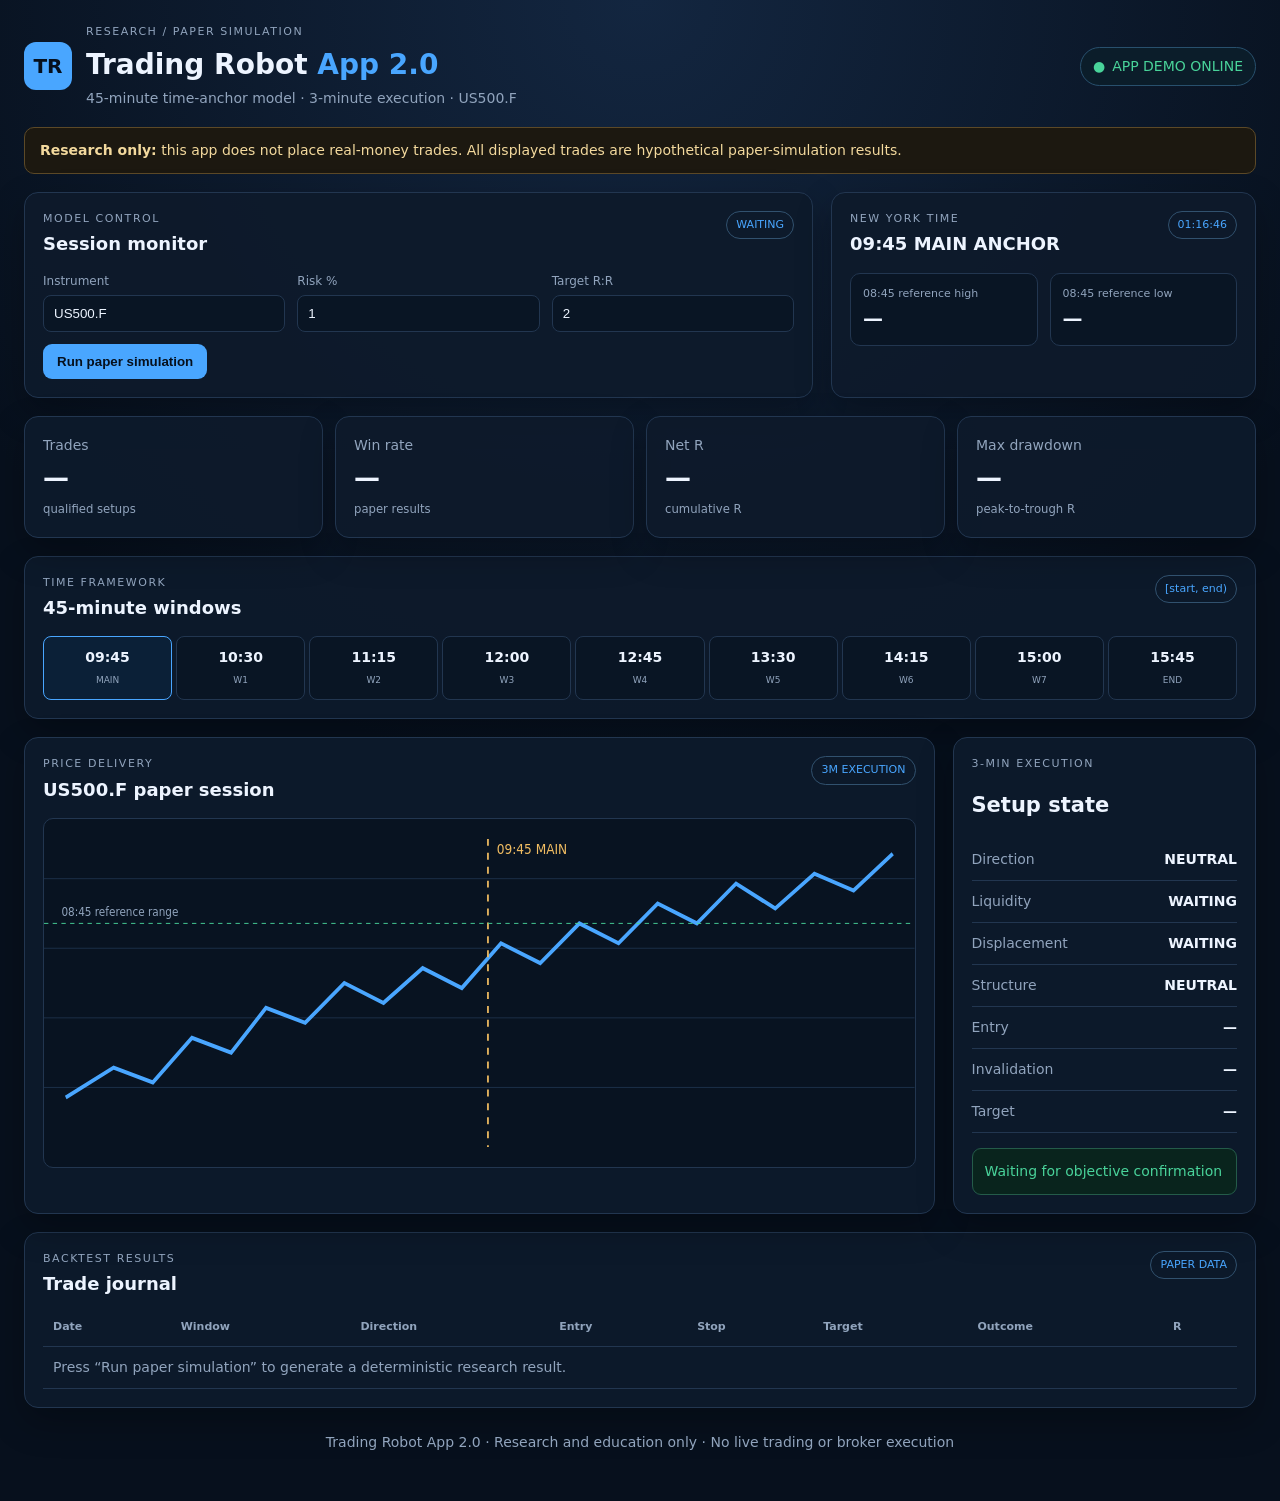
==== docs/index.html @ e3c60c60 "Add deployable Trading Robot App 2.0 web demo" ====
<!doctype html>
<html lang="en">
<head>
<meta charset="utf-8"><meta name="viewport" content="width=device-width,initial-scale=1">
<meta name="description" content="Trading Robot App 2.0 — 45-minute time-anchor paper simulation dashboard">
<title>Trading Robot App 2.0</title>
<style>
:root{--bg:#07101d;--panel:#0d1a2b;--panel2:#111f32;--line:#223650;--text:#edf4ff;--muted:#91a4bd;--accent:#49a6ff;--good:#49d39a;--warn:#f1bd62;--bad:#ff6f7d}*{box-sizing:border-box}body{margin:0;background:radial-gradient(circle at top,#132640 0,#07101d 48%);color:var(--text);font:14px/1.5 system-ui,-apple-system,Segoe UI,sans-serif}.wrap{max-width:1400px;margin:auto;padding:24px}.top{display:flex;justify-content:space-between;gap:20px;align-items:center;margin-bottom:18px}.brand{display:flex;gap:14px;align-items:center}.logo{width:48px;height:48px;border-radius:12px;background:var(--accent);display:grid;place-items:center;color:#06101d;font-weight:900;font-size:20px}.eyebrow{font-size:11px;letter-spacing:.14em;color:var(--muted);margin:0 0 3px}.h1{font-size:28px;font-weight:800;margin:0}.h1 span{color:var(--accent)}.sub{color:var(--muted);margin:2px 0 0}.online{padding:8px 12px;border:1px solid #28506d;border-radius:999px;color:var(--good);background:#0b1d2a}.online:before{content:'●';margin-right:7px}.warning{padding:12px 15px;border:1px solid #5c4927;background:#1c1810;color:#f3d99d;border-radius:10px;margin-bottom:18px}.grid{display:grid;grid-template-columns:1.3fr .7fr;gap:18px}.panel{background:rgba(13,26,43,.94);border:1px solid var(--line);border-radius:14px;padding:18px;box-shadow:0 14px 35px #0004}.title{display:flex;justify-content:space-between;align-items:start;gap:12px}.title h2{margin:0;font-size:18px}.badge{border:1px solid #31516e;border-radius:999px;padding:5px 9px;font-size:11px;color:var(--accent)}.controls{display:grid;grid-template-columns:repeat(3,1fr);gap:12px;margin-top:15px}.field label{display:block;color:var(--muted);font-size:12px;margin-bottom:5px}.field input{width:100%;padding:10px;background:#091524;color:var(--text);border:1px solid var(--line);border-radius:8px}.btn{border:0;border-radius:9px;background:var(--accent);color:#06101d;font-weight:800;padding:10px 14px;cursor:pointer}.btn:hover{filter:brightness(1.08)}.anchor{display:grid;grid-template-columns:1fr 1fr;gap:12px;margin-top:16px}.level{background:#091524;border:1px solid var(--line);border-radius:10px;padding:12px}.level span{display:block;color:var(--muted);font-size:11px}.level b{font-size:20px}.stats{display:grid;grid-template-columns:repeat(4,1fr);gap:12px;margin:18px 0}.stat span,.stat small{display:block;color:var(--muted)}.stat strong{font-size:26px;display:block;margin:3px 0}.timeline{display:grid;grid-template-columns:repeat(9,1fr);gap:4px;margin-top:15px}.tick{padding:10px 5px;text-align:center;background:#091524;border:1px solid var(--line);border-radius:8px}.tick.main{border-color:var(--accent);background:#0b2037}.tick b{display:block}.tick span{font-size:9px;color:var(--muted)}.chart{height:350px;margin-top:15px;border:1px solid var(--line);border-radius:10px;background:#081321;overflow:hidden}.chart svg{width:100%;height:100%}.dash{margin-top:18px}.two{display:grid;grid-template-columns:1.5fr .5fr;gap:18px}.state{display:flex;justify-content:space-between;border-bottom:1px solid var(--line);padding:10px 0}.state:last-child{border:0}.state span{color:var(--muted)}.qualified{margin-top:15px;padding:12px;border-radius:9px;background:#09241d;color:var(--good);border:1px solid #245b49}.table{overflow:auto;margin-top:12px}.table table{width:100%;border-collapse:collapse}.table th,.table td{text-align:left;padding:10px;border-bottom:1px solid var(--line);white-space:nowrap}.table th{font-size:11px;color:var(--muted)}.empty{text-align:center;color:var(--muted);padding:22px}.footer{text-align:center;color:var(--muted);padding:24px}.hidden{display:none}@media(max-width:900px){.grid,.two{grid-template-columns:1fr}.stats{grid-template-columns:repeat(2,1fr)}.timeline{grid-template-columns:repeat(3,1fr)}.controls{grid-template-columns:1fr}}
</style>
</head>
<body><div class="wrap">
<header class="top"><div class="brand"><div class="logo">TR</div><div><p class="eyebrow">RESEARCH / PAPER SIMULATION</p><div class="h1">Trading Robot <span>App 2.0</span></div><p class="sub">45-minute time-anchor model · 3-minute execution · US500.F</p></div></div><div class="online">APP DEMO ONLINE</div></header>
<div class="warning"><b>Research only:</b> this app does not place real-money trades. All displayed trades are hypothetical paper-simulation results.</div>
<div class="grid"><section class="panel"><div class="title"><div><p class="eyebrow">MODEL CONTROL</p><h2>Session monitor</h2></div><span class="badge" id="model">WAITING</span></div><div class="controls"><div class="field"><label>Instrument</label><input value="US500.F" id="symbol"></div><div class="field"><label>Risk %</label><input type="number" value="1" min="0.1" max="2" step="0.1" id="risk"></div><div class="field"><label>Target R:R</label><input type="number" value="2" min="0.5" max="10" step="0.5" id="rr"></div></div><button class="btn" id="run" style="margin-top:12px">Run paper simulation</button></section>
<section class="panel"><div class="title"><div><p class="eyebrow">NEW YORK TIME</p><h2>09:45 MAIN ANCHOR</h2></div><span class="badge" id="clock">--:--:--</span></div><div class="anchor"><div class="level"><span>08:45 reference high</span><b id="ah">—</b></div><div class="level"><span>08:45 reference low</span><b id="al">—</b></div></div></section></div>
<section class="stats"><div class="panel stat"><span>Trades</span><strong id="trades">—</strong><small>qualified setups</small></div><div class="panel stat"><span>Win rate</span><strong id="win">—</strong><small>paper results</small></div><div class="panel stat"><span>Net R</span><strong id="net">—</strong><small>cumulative R</small></div><div class="panel stat"><span>Max drawdown</span><strong id="dd">—</strong><small>peak-to-trough R</small></div></section>
<section class="panel"><div class="title"><div><p class="eyebrow">TIME FRAMEWORK</p><h2>45-minute windows</h2></div><span class="badge">[start, end)</span></div><div class="timeline"><div class="tick main"><b>09:45</b><span>MAIN</span></div><div class="tick"><b>10:30</b><span>W1</span></div><div class="tick"><b>11:15</b><span>W2</span></div><div class="tick"><b>12:00</b><span>W3</span></div><div class="tick"><b>12:45</b><span>W4</span></div><div class="tick"><b>13:30</b><span>W5</span></div><div class="tick"><b>14:15</b><span>W6</span></div><div class="tick"><b>15:00</b><span>W7</span></div><div class="tick"><b>15:45</b><span>END</span></div></div></section>
<div class="two dash"><section class="panel"><div class="title"><div><p class="eyebrow">PRICE DELIVERY</p><h2>US500.F paper session</h2></div><span class="badge">3M EXECUTION</span></div><div class="chart"><svg viewBox="0 0 1000 350" preserveAspectRatio="none"><g stroke="#1c314a" stroke-width="1"><path d="M0 60H1000M0 130H1000M0 200H1000M0 270H1000"/></g><path d="M25 280 L80 250 L125 265 L170 220 L215 235 L255 190 L300 205 L345 165 L390 185 L435 150 L480 170 L525 125 L570 145 L615 105 L660 125 L705 85 L750 105 L795 65 L840 90 L885 55 L930 72 L975 35" fill="none" stroke="#49a6ff" stroke-width="4"/><path d="M510 20V330" stroke="#f1bd62" stroke-width="2" stroke-dasharray="7 7"/><text x="520" y="35" fill="#f1bd62" font-size="14">09:45 MAIN</text><path d="M0 105H1000" stroke="#49d39a" stroke-width="1" stroke-dasharray="5 5"/><text x="20" y="98" fill="#91a4bd" font-size="12">08:45 reference range</text></svg></div></section>
<section class="panel"><p class="eyebrow">3-MIN EXECUTION</p><h2>Setup state</h2><div class="state"><span>Direction</span><b id="direction">NEUTRAL</b></div><div class="state"><span>Liquidity</span><b id="liq">WAITING</b></div><div class="state"><span>Displacement</span><b id="disp">WAITING</b></div><div class="state"><span>Structure</span><b id="struct">NEUTRAL</b></div><div class="state"><span>Entry</span><b id="entry">—</b></div><div class="state"><span>Invalidation</span><b id="stop">—</b></div><div class="state"><span>Target</span><b id="target">—</b></div><div class="qualified" id="qual">Waiting for objective confirmation</div></section></div>
<section class="panel dash"><div class="title"><div><p class="eyebrow">BACKTEST RESULTS</p><h2>Trade journal</h2></div><span class="badge">PAPER DATA</span></div><div class="table"><table><thead><tr><th>Date</th><th>Window</th><th>Direction</th><th>Entry</th><th>Stop</th><th>Target</th><th>Outcome</th><th>R</th></tr></thead><tbody id="body"><tr><td colspan="8" class="empty">Press “Run paper simulation” to generate a deterministic research result.</td></tr></tbody></table></div></section>
<footer class="footer">Trading Robot App 2.0 · Research and education only · No live trading or broker execution</footer>
</div>
<script>
const $=id=>document.getElementById(id);const price=()=>Number((7700+Math.sin(Date.now()/7000)*35).toFixed(2));
function clock(){ $('clock').textContent=new Intl.DateTimeFormat('en-US',{timeZone:'America/New_York',hour:'2-digit',minute:'2-digit',second:'2-digit',hour12:false}).format(new Date())}setInterval(clock,1000);clock();
$('run').onclick=()=>{const rr=Number($('rr').value)||2;$('model').textContent='RUNNING';$('run').disabled=true;setTimeout(()=>{const entry=7720.25,stop=7708.25,target=entry+(entry-stop)*rr; $('ah').textContent='7,725.50';$('al').textContent='7,696.00';$('direction').textContent='BULLISH';$('liq').textContent='SELL-SIDE SWEPT';$('disp').textContent='CONFIRMED';$('struct').textContent='BULLISH';$('entry').textContent=entry.toFixed(2);$('stop').textContent=stop.toFixed(2);$('target').textContent=target.toFixed(2);$('qual').textContent='QUALIFIED · paper setup';$('trades').textContent='1';$('win').textContent='100.00%';$('net').textContent=rr.toFixed(2)+'R';$('dd').textContent='0.00R';$('body').innerHTML='<tr><td>2026-09-02</td><td>09:45 → 10:30</td><td>BULLISH</td><td>'+entry.toFixed(2)+'</td><td>'+stop.toFixed(2)+'</td><td>'+target.toFixed(2)+'</td><td>WIN</td><td>'+rr.toFixed(2)+'R</td></tr>';$('model').textContent='READY';$('run').disabled=false},450)};
</script></body></html>
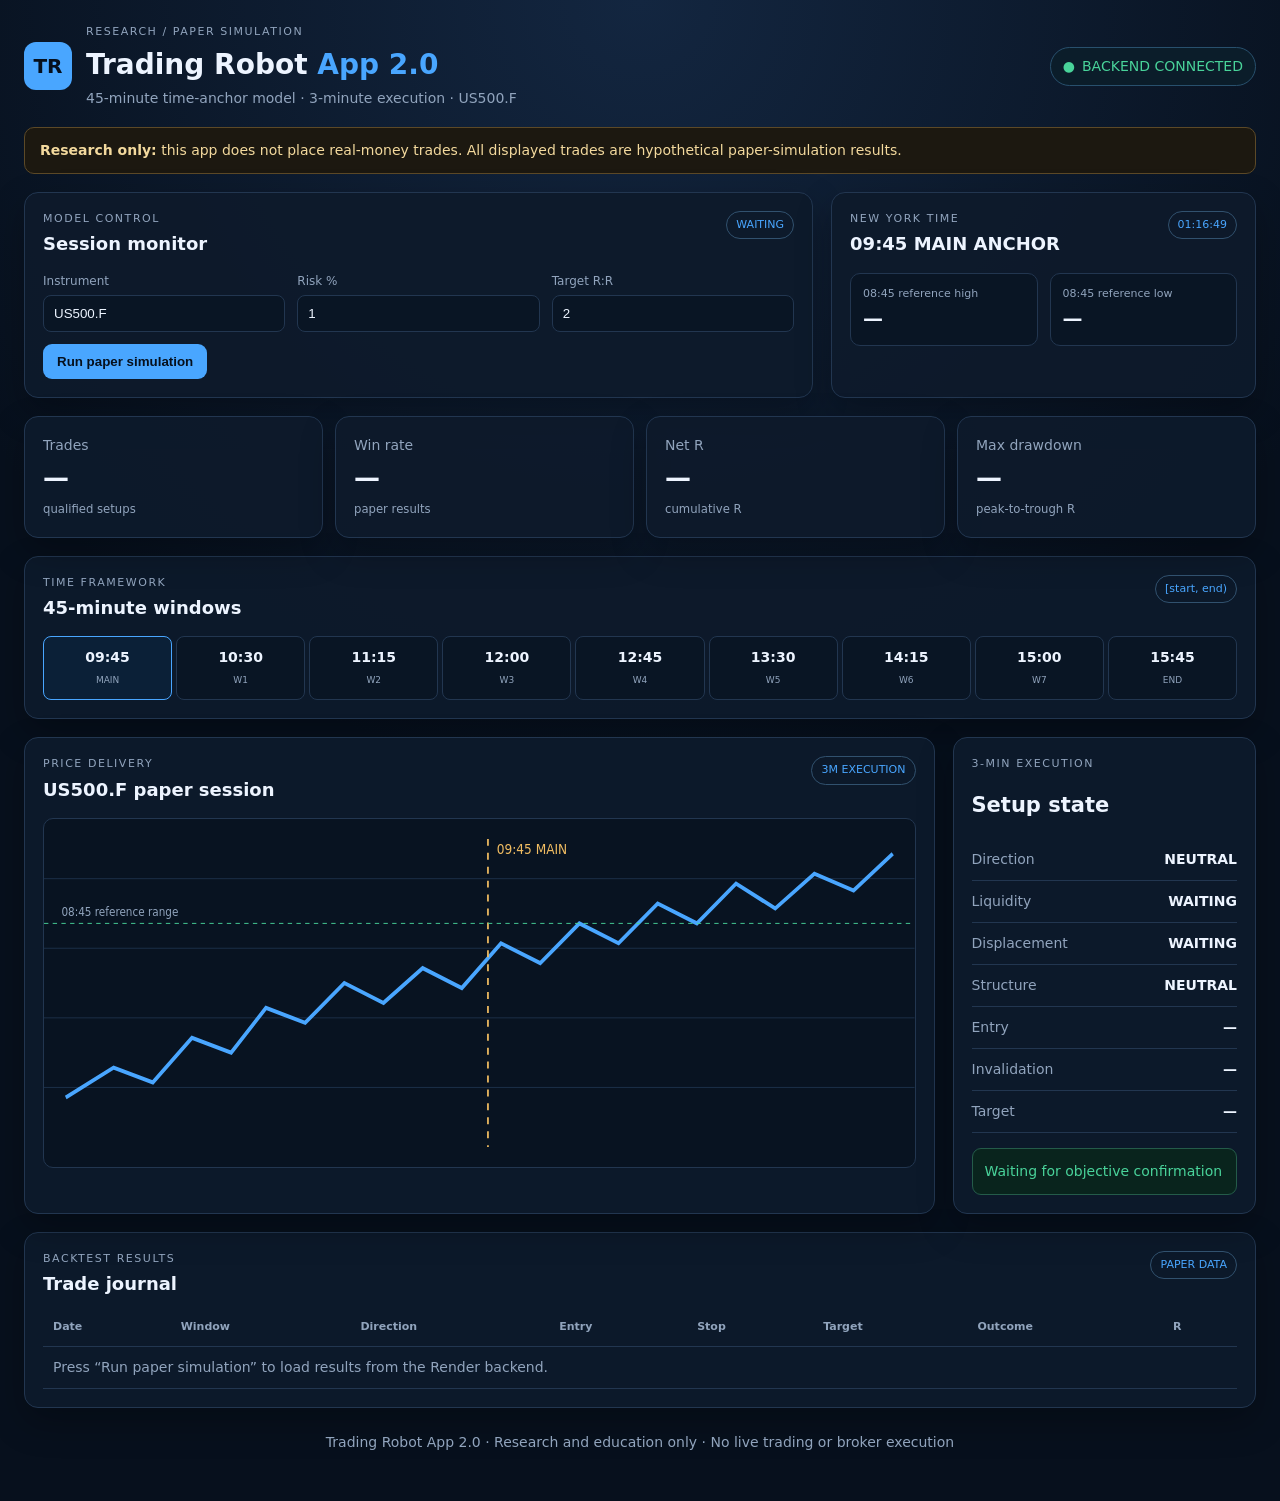
==== commit b34b71c8: "Connect Pages dashboard to live Render backend" ====
--- a/docs/index.html
+++ b/docs/index.html
@@ -5,11 +5,11 @@
 <meta name="description" content="Trading Robot App 2.0 — 45-minute time-anchor paper simulation dashboard">
 <title>Trading Robot App 2.0</title>
 <style>
-:root{--bg:#07101d;--panel:#0d1a2b;--panel2:#111f32;--line:#223650;--text:#edf4ff;--muted:#91a4bd;--accent:#49a6ff;--good:#49d39a;--warn:#f1bd62;--bad:#ff6f7d}*{box-sizing:border-box}body{margin:0;background:radial-gradient(circle at top,#132640 0,#07101d 48%);color:var(--text);font:14px/1.5 system-ui,-apple-system,Segoe UI,sans-serif}.wrap{max-width:1400px;margin:auto;padding:24px}.top{display:flex;justify-content:space-between;gap:20px;align-items:center;margin-bottom:18px}.brand{display:flex;gap:14px;align-items:center}.logo{width:48px;height:48px;border-radius:12px;background:var(--accent);display:grid;place-items:center;color:#06101d;font-weight:900;font-size:20px}.eyebrow{font-size:11px;letter-spacing:.14em;color:var(--muted);margin:0 0 3px}.h1{font-size:28px;font-weight:800;margin:0}.h1 span{color:var(--accent)}.sub{color:var(--muted);margin:2px 0 0}.online{padding:8px 12px;border:1px solid #28506d;border-radius:999px;color:var(--good);background:#0b1d2a}.online:before{content:'●';margin-right:7px}.warning{padding:12px 15px;border:1px solid #5c4927;background:#1c1810;color:#f3d99d;border-radius:10px;margin-bottom:18px}.grid{display:grid;grid-template-columns:1.3fr .7fr;gap:18px}.panel{background:rgba(13,26,43,.94);border:1px solid var(--line);border-radius:14px;padding:18px;box-shadow:0 14px 35px #0004}.title{display:flex;justify-content:space-between;align-items:start;gap:12px}.title h2{margin:0;font-size:18px}.badge{border:1px solid #31516e;border-radius:999px;padding:5px 9px;font-size:11px;color:var(--accent)}.controls{display:grid;grid-template-columns:repeat(3,1fr);gap:12px;margin-top:15px}.field label{display:block;color:var(--muted);font-size:12px;margin-bottom:5px}.field input{width:100%;padding:10px;background:#091524;color:var(--text);border:1px solid var(--line);border-radius:8px}.btn{border:0;border-radius:9px;background:var(--accent);color:#06101d;font-weight:800;padding:10px 14px;cursor:pointer}.btn:hover{filter:brightness(1.08)}.anchor{display:grid;grid-template-columns:1fr 1fr;gap:12px;margin-top:16px}.level{background:#091524;border:1px solid var(--line);border-radius:10px;padding:12px}.level span{display:block;color:var(--muted);font-size:11px}.level b{font-size:20px}.stats{display:grid;grid-template-columns:repeat(4,1fr);gap:12px;margin:18px 0}.stat span,.stat small{display:block;color:var(--muted)}.stat strong{font-size:26px;display:block;margin:3px 0}.timeline{display:grid;grid-template-columns:repeat(9,1fr);gap:4px;margin-top:15px}.tick{padding:10px 5px;text-align:center;background:#091524;border:1px solid var(--line);border-radius:8px}.tick.main{border-color:var(--accent);background:#0b2037}.tick b{display:block}.tick span{font-size:9px;color:var(--muted)}.chart{height:350px;margin-top:15px;border:1px solid var(--line);border-radius:10px;background:#081321;overflow:hidden}.chart svg{width:100%;height:100%}.dash{margin-top:18px}.two{display:grid;grid-template-columns:1.5fr .5fr;gap:18px}.state{display:flex;justify-content:space-between;border-bottom:1px solid var(--line);padding:10px 0}.state:last-child{border:0}.state span{color:var(--muted)}.qualified{margin-top:15px;padding:12px;border-radius:9px;background:#09241d;color:var(--good);border:1px solid #245b49}.table{overflow:auto;margin-top:12px}.table table{width:100%;border-collapse:collapse}.table th,.table td{text-align:left;padding:10px;border-bottom:1px solid var(--line);white-space:nowrap}.table th{font-size:11px;color:var(--muted)}.empty{text-align:center;color:var(--muted);padding:22px}.footer{text-align:center;color:var(--muted);padding:24px}.hidden{display:none}@media(max-width:900px){.grid,.two{grid-template-columns:1fr}.stats{grid-template-columns:repeat(2,1fr)}.timeline{grid-template-columns:repeat(3,1fr)}.controls{grid-template-columns:1fr}}
+:root{--bg:#07101d;--panel:#0d1a2b;--panel2:#111f32;--line:#223650;--text:#edf4ff;--muted:#91a4bd;--accent:#49a6ff;--good:#49d39a;--warn:#f1bd62;--bad:#ff6f7d}*{box-sizing:border-box}body{margin:0;background:radial-gradient(circle at top,#132640 0,#07101d 48%);color:var(--text);font:14px/1.5 system-ui,-apple-system,Segoe UI,sans-serif}.wrap{max-width:1400px;margin:auto;padding:24px}.top{display:flex;justify-content:space-between;gap:20px;align-items:center;margin-bottom:18px}.brand{display:flex;gap:14px;align-items:center}.logo{width:48px;height:48px;border-radius:12px;background:var(--accent);display:grid;place-items:center;color:#06101d;font-weight:900;font-size:20px}.eyebrow{font-size:11px;letter-spacing:.14em;color:var(--muted);margin:0 0 3px}.h1{font-size:28px;font-weight:800;margin:0}.h1 span{color:var(--accent)}.sub{color:var(--muted);margin:2px 0 0}.online{padding:8px 12px;border:1px solid #28506d;border-radius:999px;color:var(--good);background:#0b1d2a}.online:before{content:'●';margin-right:7px}.warning{padding:12px 15px;border:1px solid #5c4927;background:#1c1810;color:#f3d99d;border-radius:10px;margin-bottom:18px}.grid{display:grid;grid-template-columns:1.3fr .7fr;gap:18px}.panel{background:rgba(13,26,43,.94);border:1px solid var(--line);border-radius:14px;padding:18px;box-shadow:0 14px 35px #0004}.title{display:flex;justify-content:space-between;align-items:start;gap:12px}.title h2{margin:0;font-size:18px}.badge{border:1px solid #31516e;border-radius:999px;padding:5px 9px;font-size:11px;color:var(--accent)}.controls{display:grid;grid-template-columns:repeat(3,1fr);gap:12px;margin-top:15px}.field label{display:block;color:var(--muted);font-size:12px;margin-bottom:5px}.field input{width:100%;padding:10px;background:#091524;color:var(--text);border:1px solid var(--line);border-radius:8px}.btn{border:0;border-radius:9px;background:var(--accent);color:#06101d;font-weight:800;padding:10px 14px;cursor:pointer}.btn:hover{filter:brightness(1.08)}.anchor{display:grid;grid-template-columns:1fr 1fr;gap:12px;margin-top:16px}.level{background:#091524;border:1px solid var(--line);border-radius:10px;padding:12px}.level span{display:block;color:var(--muted);font-size:11px}.level b{font-size:20px}.stats{display:grid;grid-template-columns:repeat(4,1fr);gap:12px;margin:18px 0}.stat span,.stat small{display:block;color:var(--muted)}.stat strong{font-size:26px;display:block;margin:3px 0}.timeline{display:grid;grid-template-columns:repeat(9,1fr);gap:4px;margin-top:15px}.tick{padding:10px 5px;text-align:center;background:#091524;border:1px solid var(--line);border-radius:8px}.tick.main{border-color:var(--accent);background:#0b2037}.tick b{display:block}.tick span{font-size:9px;color:var(--muted)}.chart{height:350px;margin-top:15px;border:1px solid var(--line);border-radius:10px;background:#081321;overflow:hidden}.chart svg{width:100%;height:100%}.dash{margin-top:18px}.two{display:grid;grid-template-columns:1.5fr .5fr;gap:18px}.state{display:flex;justify-content:space-between;border-bottom:1px solid var(--line);padding:10px 0}.state:last-child{border:0}.state span{color:var(--muted)}.qualified{margin-top:15px;padding:12px;border-radius:9px;background:#09241d;color:var(--good);border:1px solid #245b49}.table{overflow:auto;margin-top:12px}.table table{width:100%;border-collapse:collapse}.table th,.table td{text-align:left;padding:10px;border-bottom:1px solid var(--line);white-space:nowrap}.table th{font-size:11px;color:var(--muted)}.empty{text-align:center;color:var(--muted);padding:22px}.footer{text-align:center;color:var(--muted);padding:24px}@media(max-width:900px){.grid,.two{grid-template-columns:1fr}.stats{grid-template-columns:repeat(2,1fr)}.timeline{grid-template-columns:repeat(3,1fr)}.controls{grid-template-columns:1fr}}
 </style>
 </head>
 <body><div class="wrap">
-<header class="top"><div class="brand"><div class="logo">TR</div><div><p class="eyebrow">RESEARCH / PAPER SIMULATION</p><div class="h1">Trading Robot <span>App 2.0</span></div><p class="sub">45-minute time-anchor model · 3-minute execution · US500.F</p></div></div><div class="online">APP DEMO ONLINE</div></header>
+<header class="top"><div class="brand"><div class="logo">TR</div><div><p class="eyebrow">RESEARCH / PAPER SIMULATION</p><div class="h1">Trading Robot <span>App 2.0</span></div><p class="sub">45-minute time-anchor model · 3-minute execution · US500.F</p></div></div><div class="online">BACKEND CONNECTED</div></header>
 <div class="warning"><b>Research only:</b> this app does not place real-money trades. All displayed trades are hypothetical paper-simulation results.</div>
 <div class="grid"><section class="panel"><div class="title"><div><p class="eyebrow">MODEL CONTROL</p><h2>Session monitor</h2></div><span class="badge" id="model">WAITING</span></div><div class="controls"><div class="field"><label>Instrument</label><input value="US500.F" id="symbol"></div><div class="field"><label>Risk %</label><input type="number" value="1" min="0.1" max="2" step="0.1" id="risk"></div><div class="field"><label>Target R:R</label><input type="number" value="2" min="0.5" max="10" step="0.5" id="rr"></div></div><button class="btn" id="run" style="margin-top:12px">Run paper simulation</button></section>
 <section class="panel"><div class="title"><div><p class="eyebrow">NEW YORK TIME</p><h2>09:45 MAIN ANCHOR</h2></div><span class="badge" id="clock">--:--:--</span></div><div class="anchor"><div class="level"><span>08:45 reference high</span><b id="ah">—</b></div><div class="level"><span>08:45 reference low</span><b id="al">—</b></div></div></section></div>
@@ -17,11 +17,8 @@
 <section class="panel"><div class="title"><div><p class="eyebrow">TIME FRAMEWORK</p><h2>45-minute windows</h2></div><span class="badge">[start, end)</span></div><div class="timeline"><div class="tick main"><b>09:45</b><span>MAIN</span></div><div class="tick"><b>10:30</b><span>W1</span></div><div class="tick"><b>11:15</b><span>W2</span></div><div class="tick"><b>12:00</b><span>W3</span></div><div class="tick"><b>12:45</b><span>W4</span></div><div class="tick"><b>13:30</b><span>W5</span></div><div class="tick"><b>14:15</b><span>W6</span></div><div class="tick"><b>15:00</b><span>W7</span></div><div class="tick"><b>15:45</b><span>END</span></div></div></section>
 <div class="two dash"><section class="panel"><div class="title"><div><p class="eyebrow">PRICE DELIVERY</p><h2>US500.F paper session</h2></div><span class="badge">3M EXECUTION</span></div><div class="chart"><svg viewBox="0 0 1000 350" preserveAspectRatio="none"><g stroke="#1c314a" stroke-width="1"><path d="M0 60H1000M0 130H1000M0 200H1000M0 270H1000"/></g><path d="M25 280 L80 250 L125 265 L170 220 L215 235 L255 190 L300 205 L345 165 L390 185 L435 150 L480 170 L525 125 L570 145 L615 105 L660 125 L705 85 L750 105 L795 65 L840 90 L885 55 L930 72 L975 35" fill="none" stroke="#49a6ff" stroke-width="4"/><path d="M510 20V330" stroke="#f1bd62" stroke-width="2" stroke-dasharray="7 7"/><text x="520" y="35" fill="#f1bd62" font-size="14">09:45 MAIN</text><path d="M0 105H1000" stroke="#49d39a" stroke-width="1" stroke-dasharray="5 5"/><text x="20" y="98" fill="#91a4bd" font-size="12">08:45 reference range</text></svg></div></section>
 <section class="panel"><p class="eyebrow">3-MIN EXECUTION</p><h2>Setup state</h2><div class="state"><span>Direction</span><b id="direction">NEUTRAL</b></div><div class="state"><span>Liquidity</span><b id="liq">WAITING</b></div><div class="state"><span>Displacement</span><b id="disp">WAITING</b></div><div class="state"><span>Structure</span><b id="struct">NEUTRAL</b></div><div class="state"><span>Entry</span><b id="entry">—</b></div><div class="state"><span>Invalidation</span><b id="stop">—</b></div><div class="state"><span>Target</span><b id="target">—</b></div><div class="qualified" id="qual">Waiting for objective confirmation</div></section></div>
-<section class="panel dash"><div class="title"><div><p class="eyebrow">BACKTEST RESULTS</p><h2>Trade journal</h2></div><span class="badge">PAPER DATA</span></div><div class="table"><table><thead><tr><th>Date</th><th>Window</th><th>Direction</th><th>Entry</th><th>Stop</th><th>Target</th><th>Outcome</th><th>R</th></tr></thead><tbody id="body"><tr><td colspan="8" class="empty">Press “Run paper simulation” to generate a deterministic research result.</td></tr></tbody></table></div></section>
+<section class="panel dash"><div class="title"><div><p class="eyebrow">BACKTEST RESULTS</p><h2>Trade journal</h2></div><span class="badge">PAPER DATA</span></div><div class="table"><table><thead><tr><th>Date</th><th>Window</th><th>Direction</th><th>Entry</th><th>Stop</th><th>Target</th><th>Outcome</th><th>R</th></tr></thead><tbody id="body"><tr><td colspan="8" class="empty">Press “Run paper simulation” to load results from the Render backend.</td></tr></tbody></table></div></section>
 <footer class="footer">Trading Robot App 2.0 · Research and education only · No live trading or broker execution</footer>
 </div>
-<script>
-const $=id=>document.getElementById(id);const price=()=>Number((7700+Math.sin(Date.now()/7000)*35).toFixed(2));
-function clock(){ $('clock').textContent=new Intl.DateTimeFormat('en-US',{timeZone:'America/New_York',hour:'2-digit',minute:'2-digit',second:'2-digit',hour12:false}).format(new Date())}setInterval(clock,1000);clock();
-$('run').onclick=()=>{const rr=Number($('rr').value)||2;$('model').textContent='RUNNING';$('run').disabled=true;setTimeout(()=>{const entry=7720.25,stop=7708.25,target=entry+(entry-stop)*rr; $('ah').textContent='7,725.50';$('al').textContent='7,696.00';$('direction').textContent='BULLISH';$('liq').textContent='SELL-SIDE SWEPT';$('disp').textContent='CONFIRMED';$('struct').textContent='BULLISH';$('entry').textContent=entry.toFixed(2);$('stop').textContent=stop.toFixed(2);$('target').textContent=target.toFixed(2);$('qual').textContent='QUALIFIED · paper setup';$('trades').textContent='1';$('win').textContent='100.00%';$('net').textContent=rr.toFixed(2)+'R';$('dd').textContent='0.00R';$('body').innerHTML='<tr><td>2026-09-02</td><td>09:45 → 10:30</td><td>BULLISH</td><td>'+entry.toFixed(2)+'</td><td>'+stop.toFixed(2)+'</td><td>'+target.toFixed(2)+'</td><td>WIN</td><td>'+rr.toFixed(2)+'R</td></tr>';$('model').textContent='READY';$('run').disabled=false},450)};
-</script></body></html>+<script src="./config.js"></script><script src="./app.js"></script>
+</body></html>
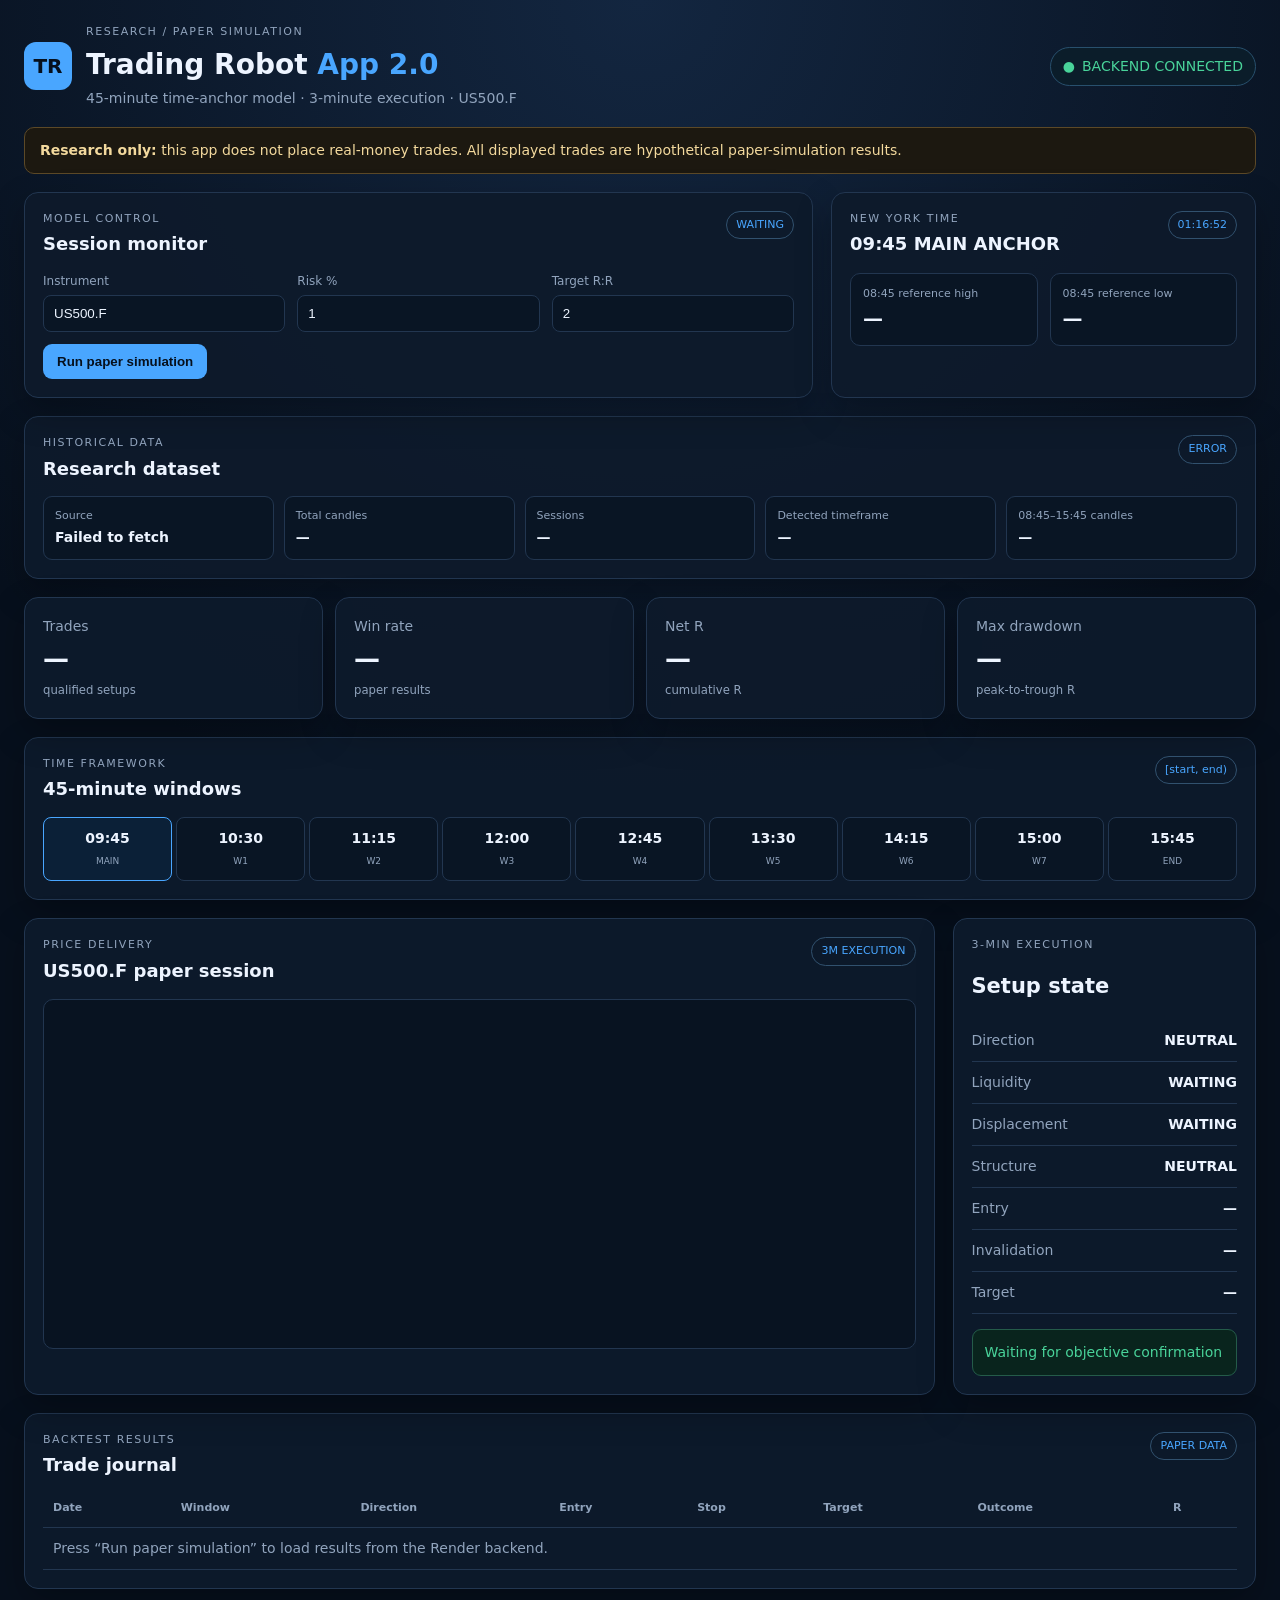
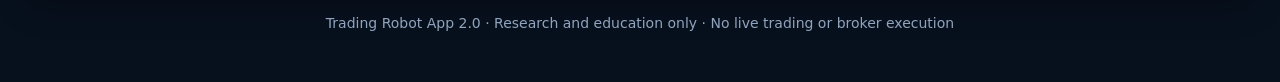
==== commit a9ba5920: "Add historical dataset panel to dashboard" ====
--- a/docs/index.html
+++ b/docs/index.html
@@ -5,7 +5,7 @@
 <meta name="description" content="Trading Robot App 2.0 — 45-minute time-anchor paper simulation dashboard">
 <title>Trading Robot App 2.0</title>
 <style>
-:root{--bg:#07101d;--panel:#0d1a2b;--panel2:#111f32;--line:#223650;--text:#edf4ff;--muted:#91a4bd;--accent:#49a6ff;--good:#49d39a;--warn:#f1bd62;--bad:#ff6f7d}*{box-sizing:border-box}body{margin:0;background:radial-gradient(circle at top,#132640 0,#07101d 48%);color:var(--text);font:14px/1.5 system-ui,-apple-system,Segoe UI,sans-serif}.wrap{max-width:1400px;margin:auto;padding:24px}.top{display:flex;justify-content:space-between;gap:20px;align-items:center;margin-bottom:18px}.brand{display:flex;gap:14px;align-items:center}.logo{width:48px;height:48px;border-radius:12px;background:var(--accent);display:grid;place-items:center;color:#06101d;font-weight:900;font-size:20px}.eyebrow{font-size:11px;letter-spacing:.14em;color:var(--muted);margin:0 0 3px}.h1{font-size:28px;font-weight:800;margin:0}.h1 span{color:var(--accent)}.sub{color:var(--muted);margin:2px 0 0}.online{padding:8px 12px;border:1px solid #28506d;border-radius:999px;color:var(--good);background:#0b1d2a}.online:before{content:'●';margin-right:7px}.warning{padding:12px 15px;border:1px solid #5c4927;background:#1c1810;color:#f3d99d;border-radius:10px;margin-bottom:18px}.grid{display:grid;grid-template-columns:1.3fr .7fr;gap:18px}.panel{background:rgba(13,26,43,.94);border:1px solid var(--line);border-radius:14px;padding:18px;box-shadow:0 14px 35px #0004}.title{display:flex;justify-content:space-between;align-items:start;gap:12px}.title h2{margin:0;font-size:18px}.badge{border:1px solid #31516e;border-radius:999px;padding:5px 9px;font-size:11px;color:var(--accent)}.controls{display:grid;grid-template-columns:repeat(3,1fr);gap:12px;margin-top:15px}.field label{display:block;color:var(--muted);font-size:12px;margin-bottom:5px}.field input{width:100%;padding:10px;background:#091524;color:var(--text);border:1px solid var(--line);border-radius:8px}.btn{border:0;border-radius:9px;background:var(--accent);color:#06101d;font-weight:800;padding:10px 14px;cursor:pointer}.btn:hover{filter:brightness(1.08)}.anchor{display:grid;grid-template-columns:1fr 1fr;gap:12px;margin-top:16px}.level{background:#091524;border:1px solid var(--line);border-radius:10px;padding:12px}.level span{display:block;color:var(--muted);font-size:11px}.level b{font-size:20px}.stats{display:grid;grid-template-columns:repeat(4,1fr);gap:12px;margin:18px 0}.stat span,.stat small{display:block;color:var(--muted)}.stat strong{font-size:26px;display:block;margin:3px 0}.timeline{display:grid;grid-template-columns:repeat(9,1fr);gap:4px;margin-top:15px}.tick{padding:10px 5px;text-align:center;background:#091524;border:1px solid var(--line);border-radius:8px}.tick.main{border-color:var(--accent);background:#0b2037}.tick b{display:block}.tick span{font-size:9px;color:var(--muted)}.chart{height:350px;margin-top:15px;border:1px solid var(--line);border-radius:10px;background:#081321;overflow:hidden}.chart svg{width:100%;height:100%}.dash{margin-top:18px}.two{display:grid;grid-template-columns:1.5fr .5fr;gap:18px}.state{display:flex;justify-content:space-between;border-bottom:1px solid var(--line);padding:10px 0}.state:last-child{border:0}.state span{color:var(--muted)}.qualified{margin-top:15px;padding:12px;border-radius:9px;background:#09241d;color:var(--good);border:1px solid #245b49}.table{overflow:auto;margin-top:12px}.table table{width:100%;border-collapse:collapse}.table th,.table td{text-align:left;padding:10px;border-bottom:1px solid var(--line);white-space:nowrap}.table th{font-size:11px;color:var(--muted)}.empty{text-align:center;color:var(--muted);padding:22px}.footer{text-align:center;color:var(--muted);padding:24px}@media(max-width:900px){.grid,.two{grid-template-columns:1fr}.stats{grid-template-columns:repeat(2,1fr)}.timeline{grid-template-columns:repeat(3,1fr)}.controls{grid-template-columns:1fr}}
+:root{--bg:#07101d;--panel:#0d1a2b;--panel2:#111f32;--line:#223650;--text:#edf4ff;--muted:#91a4bd;--accent:#49a6ff;--good:#49d39a;--warn:#f1bd62;--bad:#ff6f7d}*{box-sizing:border-box}body{margin:0;background:radial-gradient(circle at top,#132640 0,#07101d 48%);color:var(--text);font:14px/1.5 system-ui,-apple-system,Segoe UI,sans-serif}.wrap{max-width:1400px;margin:auto;padding:24px}.top{display:flex;justify-content:space-between;gap:20px;align-items:center;margin-bottom:18px}.brand{display:flex;gap:14px;align-items:center}.logo{width:48px;height:48px;border-radius:12px;background:var(--accent);display:grid;place-items:center;color:#06101d;font-weight:900;font-size:20px}.eyebrow{font-size:11px;letter-spacing:.14em;color:var(--muted);margin:0 0 3px}.h1{font-size:28px;font-weight:800;margin:0}.h1 span{color:var(--accent)}.sub{color:var(--muted);margin:2px 0 0}.online{padding:8px 12px;border:1px solid #28506d;border-radius:999px;color:var(--good);background:#0b1d2a}.online:before{content:'●';margin-right:7px}.warning{padding:12px 15px;border:1px solid #5c4927;background:#1c1810;color:#f3d99d;border-radius:10px;margin-bottom:18px}.grid{display:grid;grid-template-columns:1.3fr .7fr;gap:18px}.panel{background:rgba(13,26,43,.94);border:1px solid var(--line);border-radius:14px;padding:18px;box-shadow:0 14px 35px #0004}.title{display:flex;justify-content:space-between;align-items:start;gap:12px}.title h2{margin:0;font-size:18px}.badge{border:1px solid #31516e;border-radius:999px;padding:5px 9px;font-size:11px;color:var(--accent)}.controls{display:grid;grid-template-columns:repeat(3,1fr);gap:12px;margin-top:15px}.field label{display:block;color:var(--muted);font-size:12px;margin-bottom:5px}.field input{width:100%;padding:10px;background:#091524;color:var(--text);border:1px solid var(--line);border-radius:8px}.btn{border:0;border-radius:9px;background:var(--accent);color:#06101d;font-weight:800;padding:10px 14px;cursor:pointer}.btn:hover{filter:brightness(1.08)}.anchor{display:grid;grid-template-columns:1fr 1fr;gap:12px;margin-top:16px}.level{background:#091524;border:1px solid var(--line);border-radius:10px;padding:12px}.level span{display:block;color:var(--muted);font-size:11px}.level b{font-size:20px}.stats{display:grid;grid-template-columns:repeat(4,1fr);gap:12px;margin:18px 0}.stat span,.stat small{display:block;color:var(--muted)}.stat strong{font-size:26px;display:block;margin:3px 0}.timeline{display:grid;grid-template-columns:repeat(9,1fr);gap:4px;margin-top:15px}.tick{padding:10px 5px;text-align:center;background:#091524;border:1px solid var(--line);border-radius:8px}.tick.main{border-color:var(--accent);background:#0b2037}.tick b{display:block}.tick span{font-size:9px;color:var(--muted)}.chart{height:350px;margin-top:15px;border:1px solid var(--line);border-radius:10px;background:#081321;overflow:hidden}.chart svg{width:100%;height:100%}.dash{margin-top:18px}.two{display:grid;grid-template-columns:1.5fr .5fr;gap:18px}.state{display:flex;justify-content:space-between;border-bottom:1px solid var(--line);padding:10px 0}.state:last-child{border:0}.state span{color:var(--muted)}.qualified{margin-top:15px;padding:12px;border-radius:9px;background:#09241d;color:var(--good);border:1px solid #245b49}.data-grid{display:grid;grid-template-columns:repeat(5,1fr);gap:10px;margin-top:14px}.data-item{background:#091524;border:1px solid var(--line);border-radius:9px;padding:11px}.data-item span{display:block;color:var(--muted);font-size:11px}.data-item b{display:block;margin-top:3px}.table{overflow:auto;margin-top:12px}.table table{width:100%;border-collapse:collapse}.table th,.table td{text-align:left;padding:10px;border-bottom:1px solid var(--line);white-space:nowrap}.table th{font-size:11px;color:var(--muted)}.empty{text-align:center;color:var(--muted);padding:22px}.footer{text-align:center;color:var(--muted);padding:24px}@media(max-width:900px){.grid,.two{grid-template-columns:1fr}.stats{grid-template-columns:repeat(2,1fr)}.timeline{grid-template-columns:repeat(3,1fr)}.controls,.data-grid{grid-template-columns:1fr 1fr}}
 </style>
 </head>
 <body><div class="wrap">
@@ -13,12 +13,11 @@
 <div class="warning"><b>Research only:</b> this app does not place real-money trades. All displayed trades are hypothetical paper-simulation results.</div>
 <div class="grid"><section class="panel"><div class="title"><div><p class="eyebrow">MODEL CONTROL</p><h2>Session monitor</h2></div><span class="badge" id="model">WAITING</span></div><div class="controls"><div class="field"><label>Instrument</label><input value="US500.F" id="symbol"></div><div class="field"><label>Risk %</label><input type="number" value="1" min="0.1" max="2" step="0.1" id="risk"></div><div class="field"><label>Target R:R</label><input type="number" value="2" min="0.5" max="10" step="0.5" id="rr"></div></div><button class="btn" id="run" style="margin-top:12px">Run paper simulation</button></section>
 <section class="panel"><div class="title"><div><p class="eyebrow">NEW YORK TIME</p><h2>09:45 MAIN ANCHOR</h2></div><span class="badge" id="clock">--:--:--</span></div><div class="anchor"><div class="level"><span>08:45 reference high</span><b id="ah">—</b></div><div class="level"><span>08:45 reference low</span><b id="al">—</b></div></div></section></div>
+<section class="panel dash"><div class="title"><div><p class="eyebrow">HISTORICAL DATA</p><h2>Research dataset</h2></div><span class="badge" id="data-status">CHECKING</span></div><div class="data-grid"><div class="data-item"><span>Source</span><b id="data-source">—</b></div><div class="data-item"><span>Total candles</span><b id="data-candles">—</b></div><div class="data-item"><span>Sessions</span><b id="data-sessions">—</b></div><div class="data-item"><span>Detected timeframe</span><b id="data-timeframe">—</b></div><div class="data-item"><span>08:45–15:45 candles</span><b id="data-model-candles">—</b></div></div></section>
 <section class="stats"><div class="panel stat"><span>Trades</span><strong id="trades">—</strong><small>qualified setups</small></div><div class="panel stat"><span>Win rate</span><strong id="win">—</strong><small>paper results</small></div><div class="panel stat"><span>Net R</span><strong id="net">—</strong><small>cumulative R</small></div><div class="panel stat"><span>Max drawdown</span><strong id="dd">—</strong><small>peak-to-trough R</small></div></section>
 <section class="panel"><div class="title"><div><p class="eyebrow">TIME FRAMEWORK</p><h2>45-minute windows</h2></div><span class="badge">[start, end)</span></div><div class="timeline"><div class="tick main"><b>09:45</b><span>MAIN</span></div><div class="tick"><b>10:30</b><span>W1</span></div><div class="tick"><b>11:15</b><span>W2</span></div><div class="tick"><b>12:00</b><span>W3</span></div><div class="tick"><b>12:45</b><span>W4</span></div><div class="tick"><b>13:30</b><span>W5</span></div><div class="tick"><b>14:15</b><span>W6</span></div><div class="tick"><b>15:00</b><span>W7</span></div><div class="tick"><b>15:45</b><span>END</span></div></div></section>
-<div class="two dash"><section class="panel"><div class="title"><div><p class="eyebrow">PRICE DELIVERY</p><h2>US500.F paper session</h2></div><span class="badge">3M EXECUTION</span></div><div class="chart"><svg viewBox="0 0 1000 350" preserveAspectRatio="none"><g stroke="#1c314a" stroke-width="1"><path d="M0 60H1000M0 130H1000M0 200H1000M0 270H1000"/></g><path d="M25 280 L80 250 L125 265 L170 220 L215 235 L255 190 L300 205 L345 165 L390 185 L435 150 L480 170 L525 125 L570 145 L615 105 L660 125 L705 85 L750 105 L795 65 L840 90 L885 55 L930 72 L975 35" fill="none" stroke="#49a6ff" stroke-width="4"/><path d="M510 20V330" stroke="#f1bd62" stroke-width="2" stroke-dasharray="7 7"/><text x="520" y="35" fill="#f1bd62" font-size="14">09:45 MAIN</text><path d="M0 105H1000" stroke="#49d39a" stroke-width="1" stroke-dasharray="5 5"/><text x="20" y="98" fill="#91a4bd" font-size="12">08:45 reference range</text></svg></div></section>
+<div class="two dash"><section class="panel"><div class="title"><div><p class="eyebrow">PRICE DELIVERY</p><h2>US500.F paper session</h2></div><span class="badge">3M EXECUTION</span></div><div class="chart"><svg viewBox="0 0 1000 350" preserveAspectRatio="none"></svg></div></section>
 <section class="panel"><p class="eyebrow">3-MIN EXECUTION</p><h2>Setup state</h2><div class="state"><span>Direction</span><b id="direction">NEUTRAL</b></div><div class="state"><span>Liquidity</span><b id="liq">WAITING</b></div><div class="state"><span>Displacement</span><b id="disp">WAITING</b></div><div class="state"><span>Structure</span><b id="struct">NEUTRAL</b></div><div class="state"><span>Entry</span><b id="entry">—</b></div><div class="state"><span>Invalidation</span><b id="stop">—</b></div><div class="state"><span>Target</span><b id="target">—</b></div><div class="qualified" id="qual">Waiting for objective confirmation</div></section></div>
 <section class="panel dash"><div class="title"><div><p class="eyebrow">BACKTEST RESULTS</p><h2>Trade journal</h2></div><span class="badge">PAPER DATA</span></div><div class="table"><table><thead><tr><th>Date</th><th>Window</th><th>Direction</th><th>Entry</th><th>Stop</th><th>Target</th><th>Outcome</th><th>R</th></tr></thead><tbody id="body"><tr><td colspan="8" class="empty">Press “Run paper simulation” to load results from the Render backend.</td></tr></tbody></table></div></section>
 <footer class="footer">Trading Robot App 2.0 · Research and education only · No live trading or broker execution</footer>
-</div>
-<script src="./config.js"></script><script src="./app.js"></script>
-</body></html>
+</div><script src="./config.js"></script><script src="./app.js"></script></body></html>
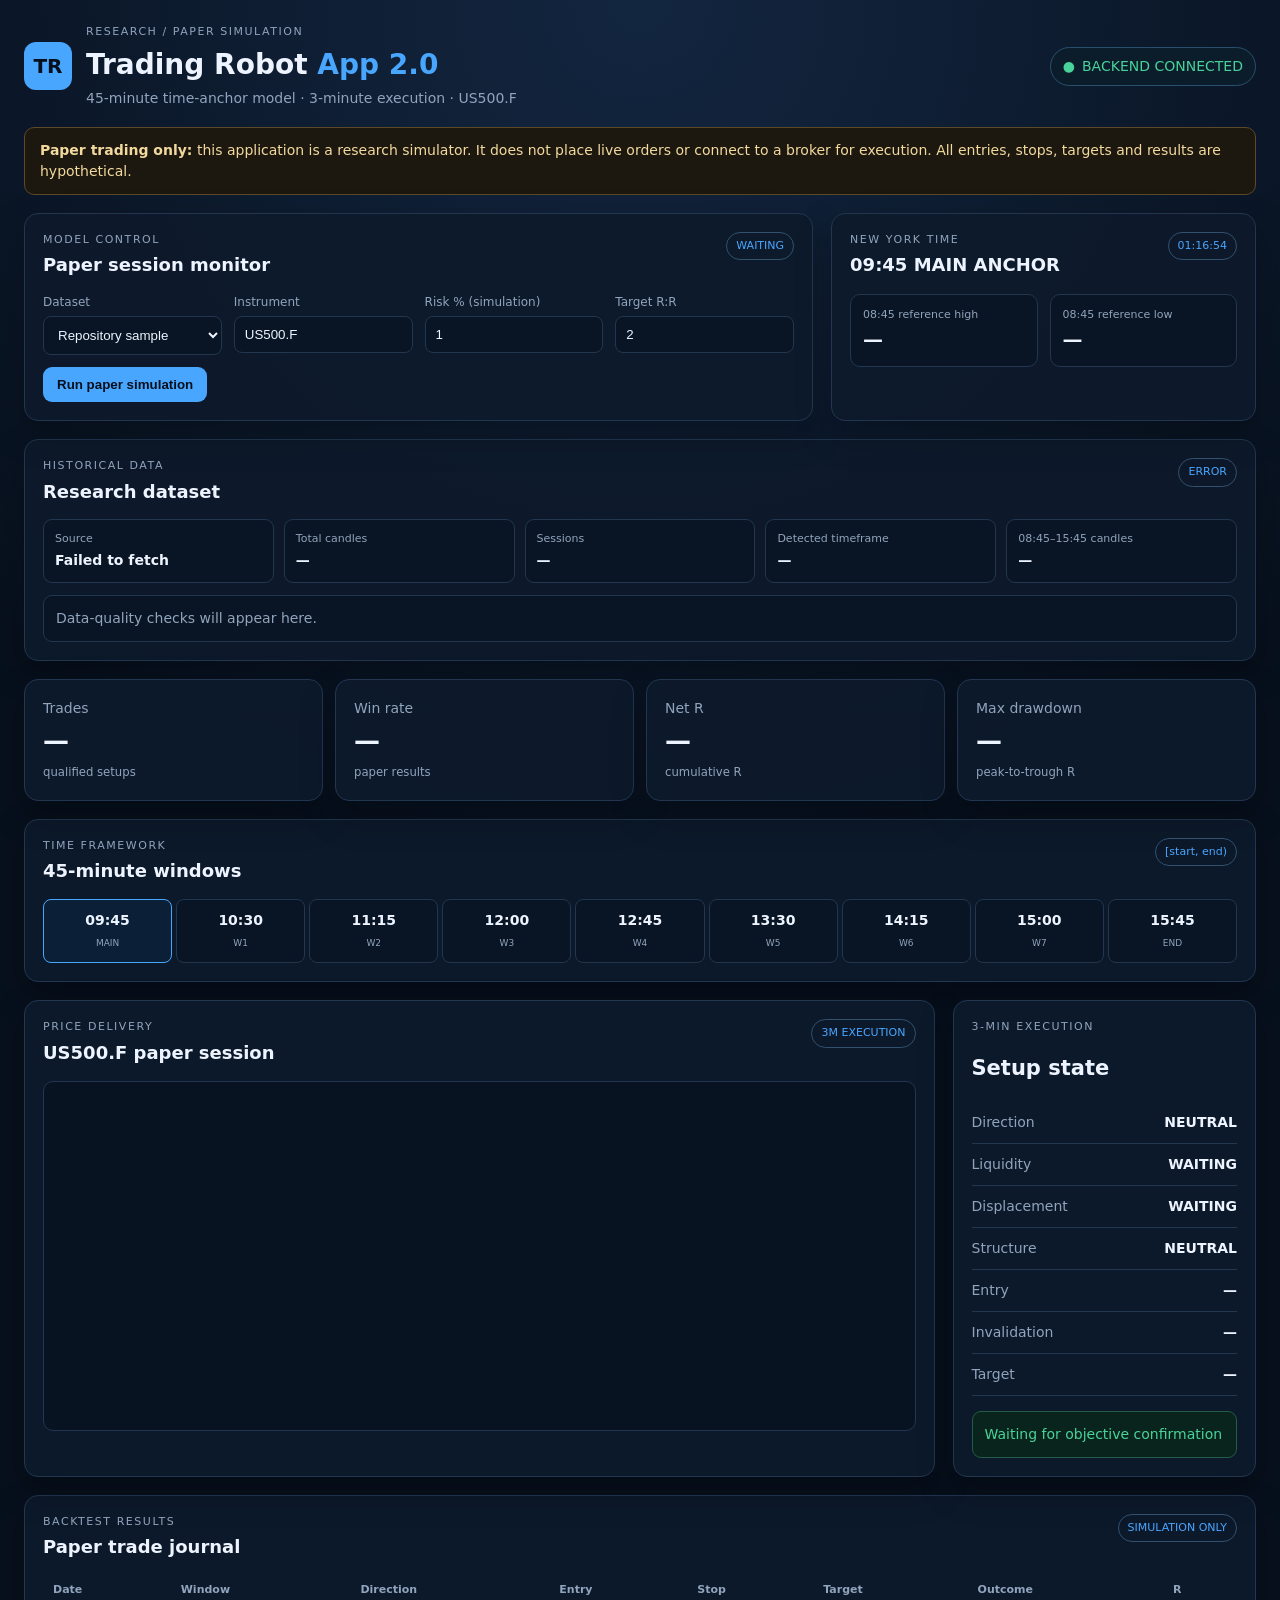
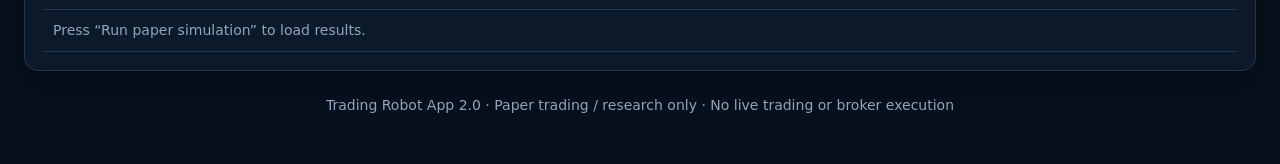
==== commit ad2aec37: "Add paper-trading dataset selector and safety labels" ====
--- a/docs/index.html
+++ b/docs/index.html
@@ -5,19 +5,19 @@
 <meta name="description" content="Trading Robot App 2.0 — 45-minute time-anchor paper simulation dashboard">
 <title>Trading Robot App 2.0</title>
 <style>
-:root{--bg:#07101d;--panel:#0d1a2b;--panel2:#111f32;--line:#223650;--text:#edf4ff;--muted:#91a4bd;--accent:#49a6ff;--good:#49d39a;--warn:#f1bd62;--bad:#ff6f7d}*{box-sizing:border-box}body{margin:0;background:radial-gradient(circle at top,#132640 0,#07101d 48%);color:var(--text);font:14px/1.5 system-ui,-apple-system,Segoe UI,sans-serif}.wrap{max-width:1400px;margin:auto;padding:24px}.top{display:flex;justify-content:space-between;gap:20px;align-items:center;margin-bottom:18px}.brand{display:flex;gap:14px;align-items:center}.logo{width:48px;height:48px;border-radius:12px;background:var(--accent);display:grid;place-items:center;color:#06101d;font-weight:900;font-size:20px}.eyebrow{font-size:11px;letter-spacing:.14em;color:var(--muted);margin:0 0 3px}.h1{font-size:28px;font-weight:800;margin:0}.h1 span{color:var(--accent)}.sub{color:var(--muted);margin:2px 0 0}.online{padding:8px 12px;border:1px solid #28506d;border-radius:999px;color:var(--good);background:#0b1d2a}.online:before{content:'●';margin-right:7px}.warning{padding:12px 15px;border:1px solid #5c4927;background:#1c1810;color:#f3d99d;border-radius:10px;margin-bottom:18px}.grid{display:grid;grid-template-columns:1.3fr .7fr;gap:18px}.panel{background:rgba(13,26,43,.94);border:1px solid var(--line);border-radius:14px;padding:18px;box-shadow:0 14px 35px #0004}.title{display:flex;justify-content:space-between;align-items:start;gap:12px}.title h2{margin:0;font-size:18px}.badge{border:1px solid #31516e;border-radius:999px;padding:5px 9px;font-size:11px;color:var(--accent)}.controls{display:grid;grid-template-columns:repeat(3,1fr);gap:12px;margin-top:15px}.field label{display:block;color:var(--muted);font-size:12px;margin-bottom:5px}.field input{width:100%;padding:10px;background:#091524;color:var(--text);border:1px solid var(--line);border-radius:8px}.btn{border:0;border-radius:9px;background:var(--accent);color:#06101d;font-weight:800;padding:10px 14px;cursor:pointer}.btn:hover{filter:brightness(1.08)}.anchor{display:grid;grid-template-columns:1fr 1fr;gap:12px;margin-top:16px}.level{background:#091524;border:1px solid var(--line);border-radius:10px;padding:12px}.level span{display:block;color:var(--muted);font-size:11px}.level b{font-size:20px}.stats{display:grid;grid-template-columns:repeat(4,1fr);gap:12px;margin:18px 0}.stat span,.stat small{display:block;color:var(--muted)}.stat strong{font-size:26px;display:block;margin:3px 0}.timeline{display:grid;grid-template-columns:repeat(9,1fr);gap:4px;margin-top:15px}.tick{padding:10px 5px;text-align:center;background:#091524;border:1px solid var(--line);border-radius:8px}.tick.main{border-color:var(--accent);background:#0b2037}.tick b{display:block}.tick span{font-size:9px;color:var(--muted)}.chart{height:350px;margin-top:15px;border:1px solid var(--line);border-radius:10px;background:#081321;overflow:hidden}.chart svg{width:100%;height:100%}.dash{margin-top:18px}.two{display:grid;grid-template-columns:1.5fr .5fr;gap:18px}.state{display:flex;justify-content:space-between;border-bottom:1px solid var(--line);padding:10px 0}.state:last-child{border:0}.state span{color:var(--muted)}.qualified{margin-top:15px;padding:12px;border-radius:9px;background:#09241d;color:var(--good);border:1px solid #245b49}.data-grid{display:grid;grid-template-columns:repeat(5,1fr);gap:10px;margin-top:14px}.data-item{background:#091524;border:1px solid var(--line);border-radius:9px;padding:11px}.data-item span{display:block;color:var(--muted);font-size:11px}.data-item b{display:block;margin-top:3px}.table{overflow:auto;margin-top:12px}.table table{width:100%;border-collapse:collapse}.table th,.table td{text-align:left;padding:10px;border-bottom:1px solid var(--line);white-space:nowrap}.table th{font-size:11px;color:var(--muted)}.empty{text-align:center;color:var(--muted);padding:22px}.footer{text-align:center;color:var(--muted);padding:24px}@media(max-width:900px){.grid,.two{grid-template-columns:1fr}.stats{grid-template-columns:repeat(2,1fr)}.timeline{grid-template-columns:repeat(3,1fr)}.controls,.data-grid{grid-template-columns:1fr 1fr}}
+:root{--bg:#07101d;--panel:#0d1a2b;--panel2:#111f32;--line:#223650;--text:#edf4ff;--muted:#91a4bd;--accent:#49a6ff;--good:#49d39a;--warn:#f1bd62;--bad:#ff6f7d}*{box-sizing:border-box}body{margin:0;background:radial-gradient(circle at top,#132640 0,#07101d 48%);color:var(--text);font:14px/1.5 system-ui,-apple-system,Segoe UI,sans-serif}.wrap{max-width:1400px;margin:auto;padding:24px}.top{display:flex;justify-content:space-between;gap:20px;align-items:center;margin-bottom:18px}.brand{display:flex;gap:14px;align-items:center}.logo{width:48px;height:48px;border-radius:12px;background:var(--accent);display:grid;place-items:center;color:#06101d;font-weight:900;font-size:20px}.eyebrow{font-size:11px;letter-spacing:.14em;color:var(--muted);margin:0 0 3px}.h1{font-size:28px;font-weight:800;margin:0}.h1 span{color:var(--accent)}.sub{color:var(--muted);margin:2px 0 0}.online{padding:8px 12px;border:1px solid #28506d;border-radius:999px;color:var(--good);background:#0b1d2a}.online:before{content:'●';margin-right:7px}.warning{padding:12px 15px;border:1px solid #5c4927;background:#1c1810;color:#f3d99d;border-radius:10px;margin-bottom:18px}.grid{display:grid;grid-template-columns:1.3fr .7fr;gap:18px}.panel{background:rgba(13,26,43,.94);border:1px solid var(--line);border-radius:14px;padding:18px;box-shadow:0 14px 35px #0004}.title{display:flex;justify-content:space-between;align-items:start;gap:12px}.title h2{margin:0;font-size:18px}.badge{border:1px solid #31516e;border-radius:999px;padding:5px 9px;font-size:11px;color:var(--accent)}.controls{display:grid;grid-template-columns:repeat(4,1fr);gap:12px;margin-top:15px}.field label{display:block;color:var(--muted);font-size:12px;margin-bottom:5px}.field input,.field select{width:100%;padding:10px;background:#091524;color:var(--text);border:1px solid var(--line);border-radius:8px}.btn{border:0;border-radius:9px;background:var(--accent);color:#06101d;font-weight:800;padding:10px 14px;cursor:pointer}.btn:hover{filter:brightness(1.08)}.anchor{display:grid;grid-template-columns:1fr 1fr;gap:12px;margin-top:16px}.level{background:#091524;border:1px solid var(--line);border-radius:10px;padding:12px}.level span{display:block;color:var(--muted);font-size:11px}.level b{font-size:20px}.stats{display:grid;grid-template-columns:repeat(4,1fr);gap:12px;margin:18px 0}.stat span,.stat small{display:block;color:var(--muted)}.stat strong{font-size:26px;display:block;margin:3px 0}.timeline{display:grid;grid-template-columns:repeat(9,1fr);gap:4px;margin-top:15px}.tick{padding:10px 5px;text-align:center;background:#091524;border:1px solid var(--line);border-radius:8px}.tick.main{border-color:var(--accent);background:#0b2037}.tick b{display:block}.tick span{font-size:9px;color:var(--muted)}.chart{height:350px;margin-top:15px;border:1px solid var(--line);border-radius:10px;background:#081321;overflow:hidden}.chart svg{width:100%;height:100%}.dash{margin-top:18px}.two{display:grid;grid-template-columns:1.5fr .5fr;gap:18px}.state{display:flex;justify-content:space-between;border-bottom:1px solid var(--line);padding:10px 0}.state:last-child{border:0}.state span{color:var(--muted)}.qualified{margin-top:15px;padding:12px;border-radius:9px;background:#09241d;color:var(--good);border:1px solid #245b49}.data-grid{display:grid;grid-template-columns:repeat(5,1fr);gap:10px;margin-top:14px}.data-item{background:#091524;border:1px solid var(--line);border-radius:9px;padding:11px}.data-item span{display:block;color:var(--muted);font-size:11px}.data-item b{display:block;margin-top:3px}.quality{margin-top:12px;padding:12px;background:#091524;border:1px solid var(--line);border-radius:9px;color:var(--muted)}.table{overflow:auto;margin-top:12px}.table table{width:100%;border-collapse:collapse}.table th,.table td{text-align:left;padding:10px;border-bottom:1px solid var(--line);white-space:nowrap}.table th{font-size:11px;color:var(--muted)}.empty{text-align:center;color:var(--muted);padding:22px}.footer{text-align:center;color:var(--muted);padding:24px}@media(max-width:900px){.grid,.two{grid-template-columns:1fr}.stats{grid-template-columns:repeat(2,1fr)}.timeline{grid-template-columns:repeat(3,1fr)}.controls,.data-grid{grid-template-columns:1fr 1fr}}
 </style>
 </head>
 <body><div class="wrap">
 <header class="top"><div class="brand"><div class="logo">TR</div><div><p class="eyebrow">RESEARCH / PAPER SIMULATION</p><div class="h1">Trading Robot <span>App 2.0</span></div><p class="sub">45-minute time-anchor model · 3-minute execution · US500.F</p></div></div><div class="online">BACKEND CONNECTED</div></header>
-<div class="warning"><b>Research only:</b> this app does not place real-money trades. All displayed trades are hypothetical paper-simulation results.</div>
-<div class="grid"><section class="panel"><div class="title"><div><p class="eyebrow">MODEL CONTROL</p><h2>Session monitor</h2></div><span class="badge" id="model">WAITING</span></div><div class="controls"><div class="field"><label>Instrument</label><input value="US500.F" id="symbol"></div><div class="field"><label>Risk %</label><input type="number" value="1" min="0.1" max="2" step="0.1" id="risk"></div><div class="field"><label>Target R:R</label><input type="number" value="2" min="0.5" max="10" step="0.5" id="rr"></div></div><button class="btn" id="run" style="margin-top:12px">Run paper simulation</button></section>
+<div class="warning"><b>Paper trading only:</b> this application is a research simulator. It does not place live orders or connect to a broker for execution. All entries, stops, targets and results are hypothetical.</div>
+<div class="grid"><section class="panel"><div class="title"><div><p class="eyebrow">MODEL CONTROL</p><h2>Paper session monitor</h2></div><span class="badge" id="model">WAITING</span></div><div class="controls"><div class="field"><label>Dataset</label><select id="dataset"><option value="sample">Repository sample</option><option value="historical">MT5 historical (when imported)</option></select></div><div class="field"><label>Instrument</label><input value="US500.F" id="symbol" readonly></div><div class="field"><label>Risk % (simulation)</label><input type="number" value="1" min="0.1" max="2" step="0.1" id="risk"></div><div class="field"><label>Target R:R</label><input type="number" value="2" min="0.5" max="10" step="0.5" id="rr"></div></div><button class="btn" id="run" style="margin-top:12px">Run paper simulation</button></section>
 <section class="panel"><div class="title"><div><p class="eyebrow">NEW YORK TIME</p><h2>09:45 MAIN ANCHOR</h2></div><span class="badge" id="clock">--:--:--</span></div><div class="anchor"><div class="level"><span>08:45 reference high</span><b id="ah">—</b></div><div class="level"><span>08:45 reference low</span><b id="al">—</b></div></div></section></div>
-<section class="panel dash"><div class="title"><div><p class="eyebrow">HISTORICAL DATA</p><h2>Research dataset</h2></div><span class="badge" id="data-status">CHECKING</span></div><div class="data-grid"><div class="data-item"><span>Source</span><b id="data-source">—</b></div><div class="data-item"><span>Total candles</span><b id="data-candles">—</b></div><div class="data-item"><span>Sessions</span><b id="data-sessions">—</b></div><div class="data-item"><span>Detected timeframe</span><b id="data-timeframe">—</b></div><div class="data-item"><span>08:45–15:45 candles</span><b id="data-model-candles">—</b></div></div></section>
+<section class="panel dash"><div class="title"><div><p class="eyebrow">HISTORICAL DATA</p><h2>Research dataset</h2></div><span class="badge" id="data-status">CHECKING</span></div><div class="data-grid"><div class="data-item"><span>Source</span><b id="data-source">—</b></div><div class="data-item"><span>Total candles</span><b id="data-candles">—</b></div><div class="data-item"><span>Sessions</span><b id="data-sessions">—</b></div><div class="data-item"><span>Detected timeframe</span><b id="data-timeframe">—</b></div><div class="data-item"><span>08:45–15:45 candles</span><b id="data-model-candles">—</b></div></div><div class="quality" id="quality">Data-quality checks will appear here.</div></section>
 <section class="stats"><div class="panel stat"><span>Trades</span><strong id="trades">—</strong><small>qualified setups</small></div><div class="panel stat"><span>Win rate</span><strong id="win">—</strong><small>paper results</small></div><div class="panel stat"><span>Net R</span><strong id="net">—</strong><small>cumulative R</small></div><div class="panel stat"><span>Max drawdown</span><strong id="dd">—</strong><small>peak-to-trough R</small></div></section>
 <section class="panel"><div class="title"><div><p class="eyebrow">TIME FRAMEWORK</p><h2>45-minute windows</h2></div><span class="badge">[start, end)</span></div><div class="timeline"><div class="tick main"><b>09:45</b><span>MAIN</span></div><div class="tick"><b>10:30</b><span>W1</span></div><div class="tick"><b>11:15</b><span>W2</span></div><div class="tick"><b>12:00</b><span>W3</span></div><div class="tick"><b>12:45</b><span>W4</span></div><div class="tick"><b>13:30</b><span>W5</span></div><div class="tick"><b>14:15</b><span>W6</span></div><div class="tick"><b>15:00</b><span>W7</span></div><div class="tick"><b>15:45</b><span>END</span></div></div></section>
 <div class="two dash"><section class="panel"><div class="title"><div><p class="eyebrow">PRICE DELIVERY</p><h2>US500.F paper session</h2></div><span class="badge">3M EXECUTION</span></div><div class="chart"><svg viewBox="0 0 1000 350" preserveAspectRatio="none"></svg></div></section>
 <section class="panel"><p class="eyebrow">3-MIN EXECUTION</p><h2>Setup state</h2><div class="state"><span>Direction</span><b id="direction">NEUTRAL</b></div><div class="state"><span>Liquidity</span><b id="liq">WAITING</b></div><div class="state"><span>Displacement</span><b id="disp">WAITING</b></div><div class="state"><span>Structure</span><b id="struct">NEUTRAL</b></div><div class="state"><span>Entry</span><b id="entry">—</b></div><div class="state"><span>Invalidation</span><b id="stop">—</b></div><div class="state"><span>Target</span><b id="target">—</b></div><div class="qualified" id="qual">Waiting for objective confirmation</div></section></div>
-<section class="panel dash"><div class="title"><div><p class="eyebrow">BACKTEST RESULTS</p><h2>Trade journal</h2></div><span class="badge">PAPER DATA</span></div><div class="table"><table><thead><tr><th>Date</th><th>Window</th><th>Direction</th><th>Entry</th><th>Stop</th><th>Target</th><th>Outcome</th><th>R</th></tr></thead><tbody id="body"><tr><td colspan="8" class="empty">Press “Run paper simulation” to load results from the Render backend.</td></tr></tbody></table></div></section>
-<footer class="footer">Trading Robot App 2.0 · Research and education only · No live trading or broker execution</footer>
+<section class="panel dash"><div class="title"><div><p class="eyebrow">BACKTEST RESULTS</p><h2>Paper trade journal</h2></div><span class="badge">SIMULATION ONLY</span></div><div class="table"><table><thead><tr><th>Date</th><th>Window</th><th>Direction</th><th>Entry</th><th>Stop</th><th>Target</th><th>Outcome</th><th>R</th></tr></thead><tbody id="body"><tr><td colspan="8" class="empty">Press “Run paper simulation” to load results.</td></tr></tbody></table></div></section>
+<footer class="footer">Trading Robot App 2.0 · Paper trading / research only · No live trading or broker execution</footer>
 </div><script src="./config.js"></script><script src="./app.js"></script></body></html>
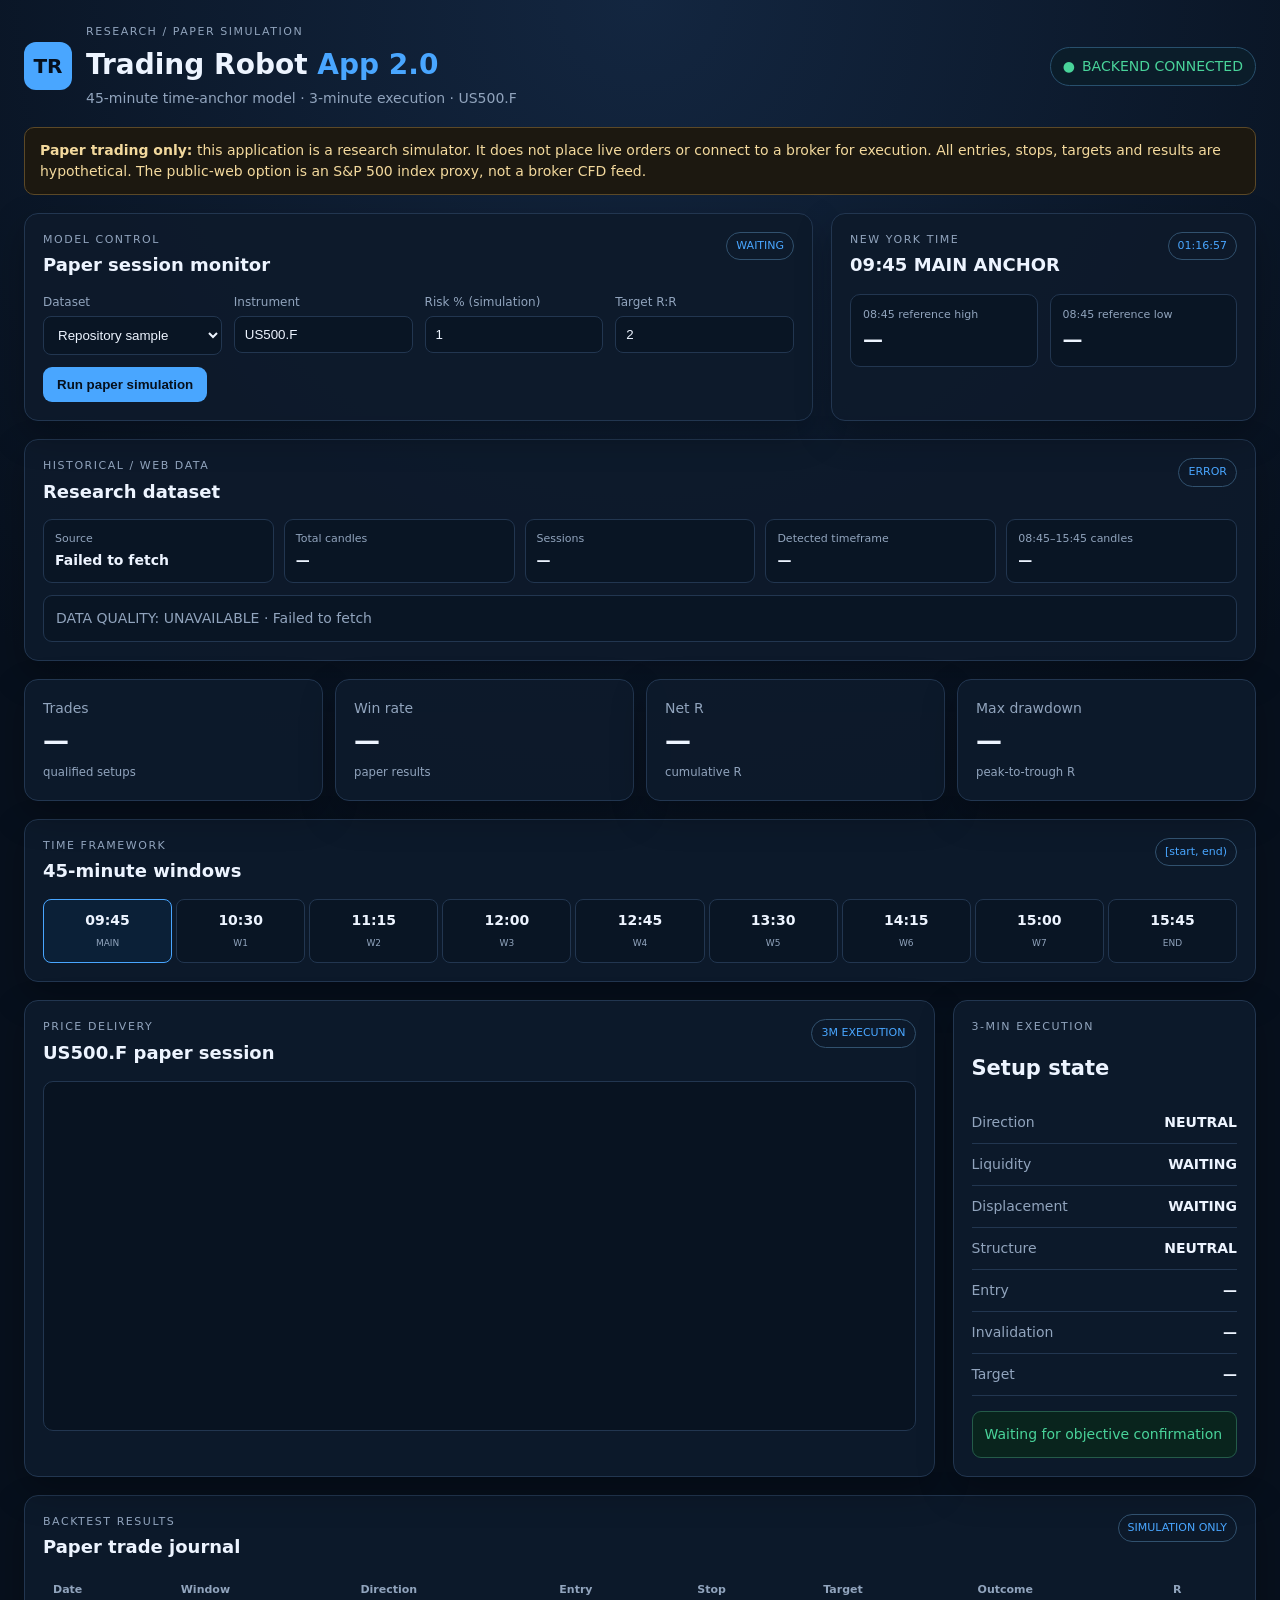
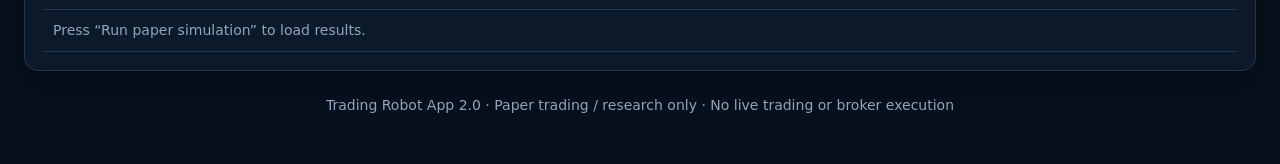
==== commit de3d9230: "Add public web dataset option to paper dashboard" ====
--- a/docs/index.html
+++ b/docs/index.html
@@ -10,10 +10,10 @@
 </head>
 <body><div class="wrap">
 <header class="top"><div class="brand"><div class="logo">TR</div><div><p class="eyebrow">RESEARCH / PAPER SIMULATION</p><div class="h1">Trading Robot <span>App 2.0</span></div><p class="sub">45-minute time-anchor model · 3-minute execution · US500.F</p></div></div><div class="online">BACKEND CONNECTED</div></header>
-<div class="warning"><b>Paper trading only:</b> this application is a research simulator. It does not place live orders or connect to a broker for execution. All entries, stops, targets and results are hypothetical.</div>
-<div class="grid"><section class="panel"><div class="title"><div><p class="eyebrow">MODEL CONTROL</p><h2>Paper session monitor</h2></div><span class="badge" id="model">WAITING</span></div><div class="controls"><div class="field"><label>Dataset</label><select id="dataset"><option value="sample">Repository sample</option><option value="historical">MT5 historical (when imported)</option></select></div><div class="field"><label>Instrument</label><input value="US500.F" id="symbol" readonly></div><div class="field"><label>Risk % (simulation)</label><input type="number" value="1" min="0.1" max="2" step="0.1" id="risk"></div><div class="field"><label>Target R:R</label><input type="number" value="2" min="0.5" max="10" step="0.5" id="rr"></div></div><button class="btn" id="run" style="margin-top:12px">Run paper simulation</button></section>
+<div class="warning"><b>Paper trading only:</b> this application is a research simulator. It does not place live orders or connect to a broker for execution. All entries, stops, targets and results are hypothetical. The public-web option is an S&amp;P 500 index proxy, not a broker CFD feed.</div>
+<div class="grid"><section class="panel"><div class="title"><div><p class="eyebrow">MODEL CONTROL</p><h2>Paper session monitor</h2></div><span class="badge" id="model">WAITING</span></div><div class="controls"><div class="field"><label>Dataset</label><select id="dataset"><option value="sample">Repository sample</option><option value="historical">MT5 US500 history (when imported)</option><option value="web">Public web S&amp;P 500 proxy</option></select></div><div class="field"><label>Instrument</label><input value="US500.F" id="symbol" readonly></div><div class="field"><label>Risk % (simulation)</label><input type="number" value="1" min="0.1" max="2" step="0.1" id="risk"></div><div class="field"><label>Target R:R</label><input type="number" value="2" min="0.5" max="10" step="0.5" id="rr"></div></div><button class="btn" id="run" style="margin-top:12px">Run paper simulation</button></section>
 <section class="panel"><div class="title"><div><p class="eyebrow">NEW YORK TIME</p><h2>09:45 MAIN ANCHOR</h2></div><span class="badge" id="clock">--:--:--</span></div><div class="anchor"><div class="level"><span>08:45 reference high</span><b id="ah">—</b></div><div class="level"><span>08:45 reference low</span><b id="al">—</b></div></div></section></div>
-<section class="panel dash"><div class="title"><div><p class="eyebrow">HISTORICAL DATA</p><h2>Research dataset</h2></div><span class="badge" id="data-status">CHECKING</span></div><div class="data-grid"><div class="data-item"><span>Source</span><b id="data-source">—</b></div><div class="data-item"><span>Total candles</span><b id="data-candles">—</b></div><div class="data-item"><span>Sessions</span><b id="data-sessions">—</b></div><div class="data-item"><span>Detected timeframe</span><b id="data-timeframe">—</b></div><div class="data-item"><span>08:45–15:45 candles</span><b id="data-model-candles">—</b></div></div><div class="quality" id="quality">Data-quality checks will appear here.</div></section>
+<section class="panel dash"><div class="title"><div><p class="eyebrow">HISTORICAL / WEB DATA</p><h2>Research dataset</h2></div><span class="badge" id="data-status">CHECKING</span></div><div class="data-grid"><div class="data-item"><span>Source</span><b id="data-source">—</b></div><div class="data-item"><span>Total candles</span><b id="data-candles">—</b></div><div class="data-item"><span>Sessions</span><b id="data-sessions">—</b></div><div class="data-item"><span>Detected timeframe</span><b id="data-timeframe">—</b></div><div class="data-item"><span>08:45–15:45 candles</span><b id="data-model-candles">—</b></div></div><div class="quality" id="quality">Data-quality checks will appear here.</div></section>
 <section class="stats"><div class="panel stat"><span>Trades</span><strong id="trades">—</strong><small>qualified setups</small></div><div class="panel stat"><span>Win rate</span><strong id="win">—</strong><small>paper results</small></div><div class="panel stat"><span>Net R</span><strong id="net">—</strong><small>cumulative R</small></div><div class="panel stat"><span>Max drawdown</span><strong id="dd">—</strong><small>peak-to-trough R</small></div></section>
 <section class="panel"><div class="title"><div><p class="eyebrow">TIME FRAMEWORK</p><h2>45-minute windows</h2></div><span class="badge">[start, end)</span></div><div class="timeline"><div class="tick main"><b>09:45</b><span>MAIN</span></div><div class="tick"><b>10:30</b><span>W1</span></div><div class="tick"><b>11:15</b><span>W2</span></div><div class="tick"><b>12:00</b><span>W3</span></div><div class="tick"><b>12:45</b><span>W4</span></div><div class="tick"><b>13:30</b><span>W5</span></div><div class="tick"><b>14:15</b><span>W6</span></div><div class="tick"><b>15:00</b><span>W7</span></div><div class="tick"><b>15:45</b><span>END</span></div></div></section>
 <div class="two dash"><section class="panel"><div class="title"><div><p class="eyebrow">PRICE DELIVERY</p><h2>US500.F paper session</h2></div><span class="badge">3M EXECUTION</span></div><div class="chart"><svg viewBox="0 0 1000 350" preserveAspectRatio="none"></svg></div></section>
